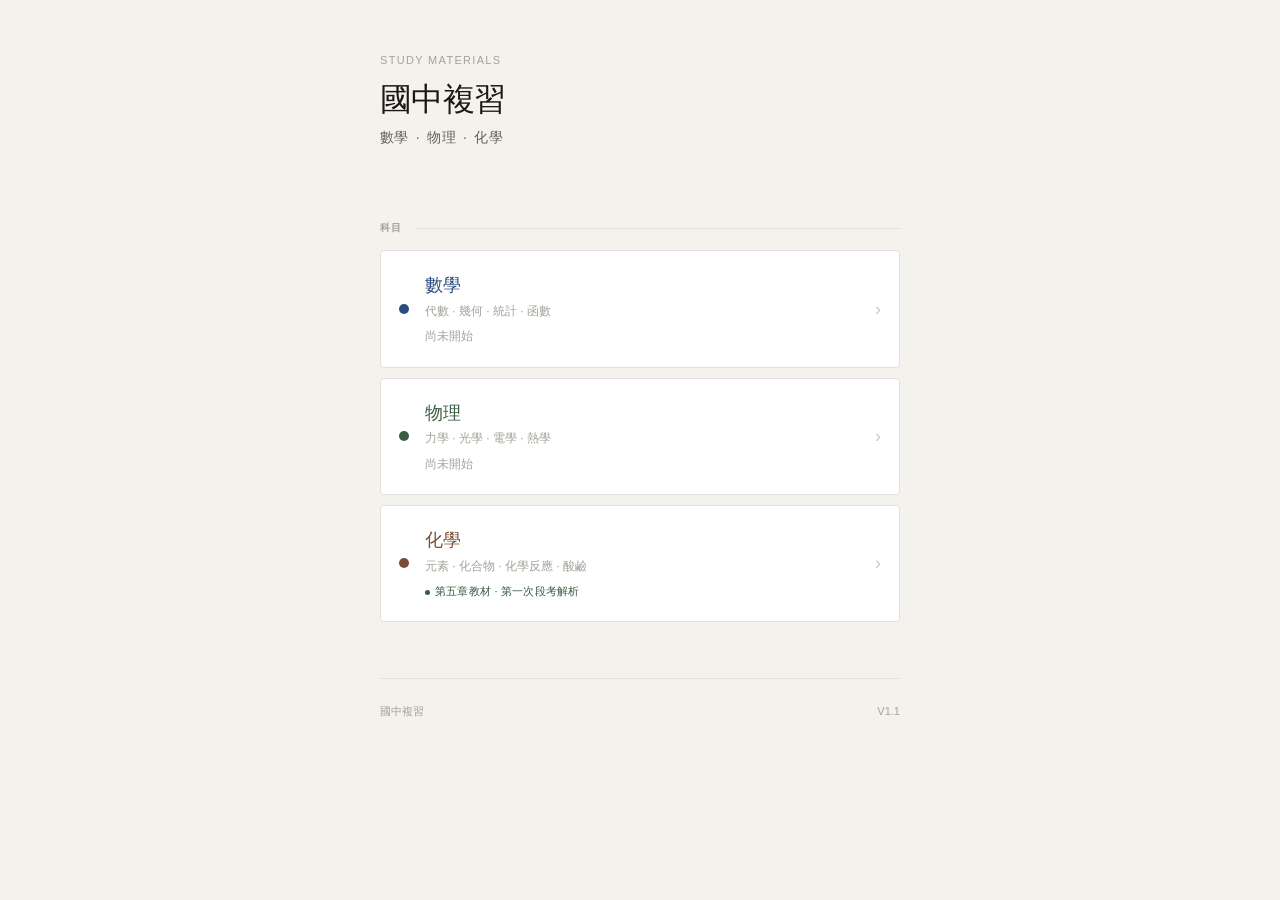
==== index.html @ 25b319e8 "V1.1" ====
<!DOCTYPE html>
<html lang="zh-TW">
<head>
<meta charset="UTF-8">
<meta name="viewport" content="width=device-width, initial-scale=1.0, viewport-fit=cover">
<meta name="theme-color" content="#F4F2ED">
<title>國中複習</title>
<link rel="stylesheet" href="css/main.css">
</head>
<body>
<div class="page">

  <!-- Hero -->
  <div class="hero">
    <div class="hero-label">Study Materials</div>
    <h1>國中複習</h1>
    <p class="hero-sub">數學 &thinsp;·&thinsp; 物理 &thinsp;·&thinsp; 化學</p>
  </div>

  <!-- Subjects -->
  <div class="section-head">
    <span class="section-head-label">科目</span>
    <div class="section-head-line"></div>
  </div>

  <div class="subject-list">

    <a href="math/" class="subject-card">
      <div class="subject-dot" style="background:var(--math);"></div>
      <div class="subject-body">
        <div class="subject-name" style="color:var(--math);">數學</div>
        <div class="subject-desc">代數 · 幾何 · 統計 · 函數</div>
        <div class="subject-status" style="color:var(--text-3);">尚未開始</div>
      </div>
      <div class="subject-arrow">›</div>
    </a>

    <a href="physics/" class="subject-card">
      <div class="subject-dot" style="background:var(--phys);"></div>
      <div class="subject-body">
        <div class="subject-name" style="color:var(--phys);">物理</div>
        <div class="subject-desc">力學 · 光學 · 電學 · 熱學</div>
        <div class="subject-status" style="color:var(--text-3);">尚未開始</div>
      </div>
      <div class="subject-arrow">›</div>
    </a>

    <a href="chemistry/" class="subject-card">
      <div class="subject-dot" style="background:var(--chem);"></div>
      <div class="subject-body">
        <div class="subject-name" style="color:var(--chem);">化學</div>
        <div class="subject-desc">元素 · 化合物 · 化學反應 · 酸鹼</div>
        <div class="subject-status">
          <span class="status s-done">
            <span class="status-dot"></span>
            第五章教材 · 第一次段考解析
          </span>
        </div>
      </div>
      <div class="subject-arrow">›</div>
    </a>

  </div>

  <!-- Footer -->
  <div class="page-footer">
    <span class="footer-left">國中複習</span>
    <span class="footer-right">V1.1</span>
  </div>

</div>
</body>
</html>
---- css/main.css ----
/* ─────────────────────────────────────────
   Nordic Design System  ·  V1.1
   Warm, minimal, typographically precise
───────────────────────────────────────── */

:root {
  /* ── Backgrounds ── */
  --bg:       #F4F2ED;   /* warm parchment */
  --surface:  #FFFFFF;
  --surface2: #F9F8F5;   /* slightly warm white for nested areas */

  /* ── Borders ── */
  --border:       #E3DFDA;
  --border-mid:   #CCCAB5; /* was --border-strong */
  --border-dark:  #B0ADA4;

  /* ── Typography ── */
  --text-1: #1A1916;   /* near-black */
  --text-2: #65635E;   /* secondary */
  --text-3: #A5A29C;   /* muted/placeholder */

  /* ── Subject accents (natural materials) ── */
  --math:        #2B4C7E;  /* slate blue (like deep sea) */
  --math-light:  #EAF0F8;
  --phys:        #3A5C42;  /* forest green */
  --phys-light:  #EBF2EC;
  --chem:        #7A4E36;  /* warm earth/terracotta */
  --chem-light:  #F5EDE8;

  /* ── Status ── */
  --done:     #3A5C42;
  --done-bg:  #EBF2EC;
  --wip:      #78600A;
  --wip-bg:   #F5EDDA;
  --todo:     #A5A29C;
  --todo-bg:  #EEECEA;

  /* ── Spacing & shape ── */
  --r:   4px;   /* card radius */
  --r-s: 2px;   /* small radius (badges, tags) */
}

/* ── Reset ── */
*, *::before, *::after { box-sizing: border-box; margin: 0; padding: 0; }
html { -webkit-text-size-adjust: 100%; }
body {
  font-family: -apple-system, BlinkMacSystemFont, "Helvetica Neue", "Segoe UI",
               "Hiragino Sans GB", "Noto Sans TC", sans-serif;
  background: var(--bg);
  color: var(--text-1);
  font-size: 15px;
  line-height: 1.6;
  min-height: 100vh;
}
a { text-decoration: none; color: inherit; }
button { cursor: pointer; font-family: inherit; border: none; background: none; }

/* ── Page container ── */
.page {
  max-width: 560px;
  margin: 0 auto;
  padding: 0 20px 56px;
}

/* ── Sticky top bar (back nav) ── */
.topbar {
  position: sticky; top: 0; z-index: 100;
  background: rgba(244, 242, 237, 0.94);
  backdrop-filter: blur(12px);
  -webkit-backdrop-filter: blur(12px);
  padding: 0 20px;
  margin: 0 -20px;
  display: flex;
  align-items: center;
  gap: 6px;
  height: 52px;
  border-bottom: 1px solid var(--border);
}
.topbar-back {
  display: flex; align-items: center; gap: 4px;
  font-size: 13px; color: var(--text-2);
  padding: 8px 0; min-height: 44px;
}
.topbar-back svg { width: 16px; height: 16px; flex-shrink: 0; }
.topbar-back:hover { color: var(--text-1); }
.topbar-sep { color: var(--border-mid); font-size: 14px; }
.topbar-title { font-size: 13px; font-weight: 500; color: var(--text-1); }

/* ── Site hero (landing) ── */
.hero {
  padding: 52px 0 40px;
}
.hero-label {
  font-size: 11px; font-weight: 500; letter-spacing: .12em;
  text-transform: uppercase; color: var(--text-3);
  margin-bottom: 10px;
}
.hero h1 {
  font-size: 32px; font-weight: 300; letter-spacing: -.02em;
  color: var(--text-1); line-height: 1.2; margin-bottom: 8px;
}
.hero-sub {
  font-size: 14px; color: var(--text-2); letter-spacing: .02em;
}

/* ── Page header (subject pages) ── */
.page-header { padding: 36px 0 28px; }
.page-header .ph-tag {
  font-size: 11px; font-weight: 500; text-transform: uppercase;
  letter-spacing: .1em; margin-bottom: 8px;
}
.page-header h1 {
  font-size: 28px; font-weight: 300; letter-spacing: -.015em;
  margin-bottom: 5px; line-height: 1.2;
}
.page-header .ph-sub { font-size: 13px; color: var(--text-2); }

/* ── Section divider ── */
.section-head {
  display: flex; align-items: center; gap: 12px;
  margin: 32px 0 14px;
}
.section-head-label {
  font-size: 10px; font-weight: 600; letter-spacing: .14em;
  text-transform: uppercase; color: var(--text-3);
  white-space: nowrap;
}
.section-head-line {
  flex: 1; height: 1px; background: var(--border);
}

/* ── Stats row ── */
.stats {
  display: grid; grid-template-columns: repeat(3, 1fr);
  gap: 1px; background: var(--border);
  border: 1px solid var(--border);
  border-radius: var(--r);
  overflow: hidden;
  margin-bottom: 28px;
}
.stat {
  background: var(--surface); padding: 14px 12px; text-align: center;
}
.stat-n {
  font-size: 22px; font-weight: 300; letter-spacing: -.02em;
  line-height: 1; margin-bottom: 4px;
}
.stat-l { font-size: 11px; color: var(--text-3); letter-spacing: .04em; }

/* ── Subject cards (landing) ── */
.subject-list { display: flex; flex-direction: column; gap: 10px; }
.subject-card {
  display: flex; align-items: center;
  background: var(--surface);
  border: 1px solid var(--border);
  border-radius: var(--r);
  padding: 20px 18px;
  gap: 16px;
  transition: border-color .15s;
  -webkit-tap-highlight-color: transparent;
}
.subject-card:hover  { border-color: var(--border-mid); }
.subject-card:active { background: var(--surface2); }

.subject-dot {
  width: 10px; height: 10px; border-radius: 50%; flex-shrink: 0;
}
.subject-body { flex: 1; min-width: 0; }
.subject-name {
  font-size: 18px; font-weight: 400; letter-spacing: -.01em;
  margin-bottom: 2px;
}
.subject-desc { font-size: 12px; color: var(--text-3); }
.subject-status { font-size: 12px; margin-top: 6px; }
.subject-arrow { font-size: 18px; color: var(--border-mid); flex-shrink: 0; }

/* ── Chapter / exam item cards ── */
.card-stack { display: flex; flex-direction: column; gap: 1px; }
.card-stack-wrap {
  border: 1px solid var(--border);
  border-radius: var(--r);
  overflow: hidden;
}
.item {
  display: flex; align-items: center; gap: 14px;
  background: var(--surface);
  padding: 16px 16px;
  min-height: 64px;
  border-top: 1px solid var(--border);
  -webkit-tap-highlight-color: transparent;
  transition: background .1s;
}
.item:first-child { border-top: none; }
.item-link:hover  { background: var(--surface2); }
.item-link:active { background: #EDEBE5; }
.item.disabled { opacity: .5; pointer-events: none; }

.item-num {
  font-size: 12px; font-weight: 500; color: var(--text-3);
  width: 22px; text-align: right; flex-shrink: 0;
}
.item-icon {
  width: 36px; height: 36px; border-radius: var(--r);
  display: flex; align-items: center; justify-content: center;
  font-size: 16px; flex-shrink: 0;
}
.item-body { flex: 1; min-width: 0; }
.item-title {
  font-size: 14px; font-weight: 500; line-height: 1.35;
  margin-bottom: 2px; color: var(--text-1);
}
.item-sub { font-size: 12px; color: var(--text-3); }
.item-right {
  display: flex; align-items: center; gap: 10px; flex-shrink: 0;
}
.item-arrow { font-size: 16px; color: var(--border-mid); }

/* ── Status labels ── */
.status {
  display: inline-flex; align-items: center; gap: 5px;
  font-size: 11px; font-weight: 500; letter-spacing: .02em;
}
.status-dot { width: 5px; height: 5px; border-radius: 50%; flex-shrink: 0; }
.s-done { color: var(--done); }
.s-done .status-dot { background: var(--done); }
.s-wip  { color: var(--wip); }
.s-wip  .status-dot { background: var(--wip); }
.s-todo { color: var(--text-3); }
.s-todo .status-dot { background: var(--text-3); }

/* ── Footer ── */
.page-footer {
  margin-top: 56px; padding-top: 24px;
  border-top: 1px solid var(--border);
  display: flex; justify-content: space-between; align-items: center;
  flex-wrap: wrap; gap: 6px;
}
.footer-left  { font-size: 11px; color: var(--text-3); }
.footer-right { font-size: 11px; color: var(--text-3); }
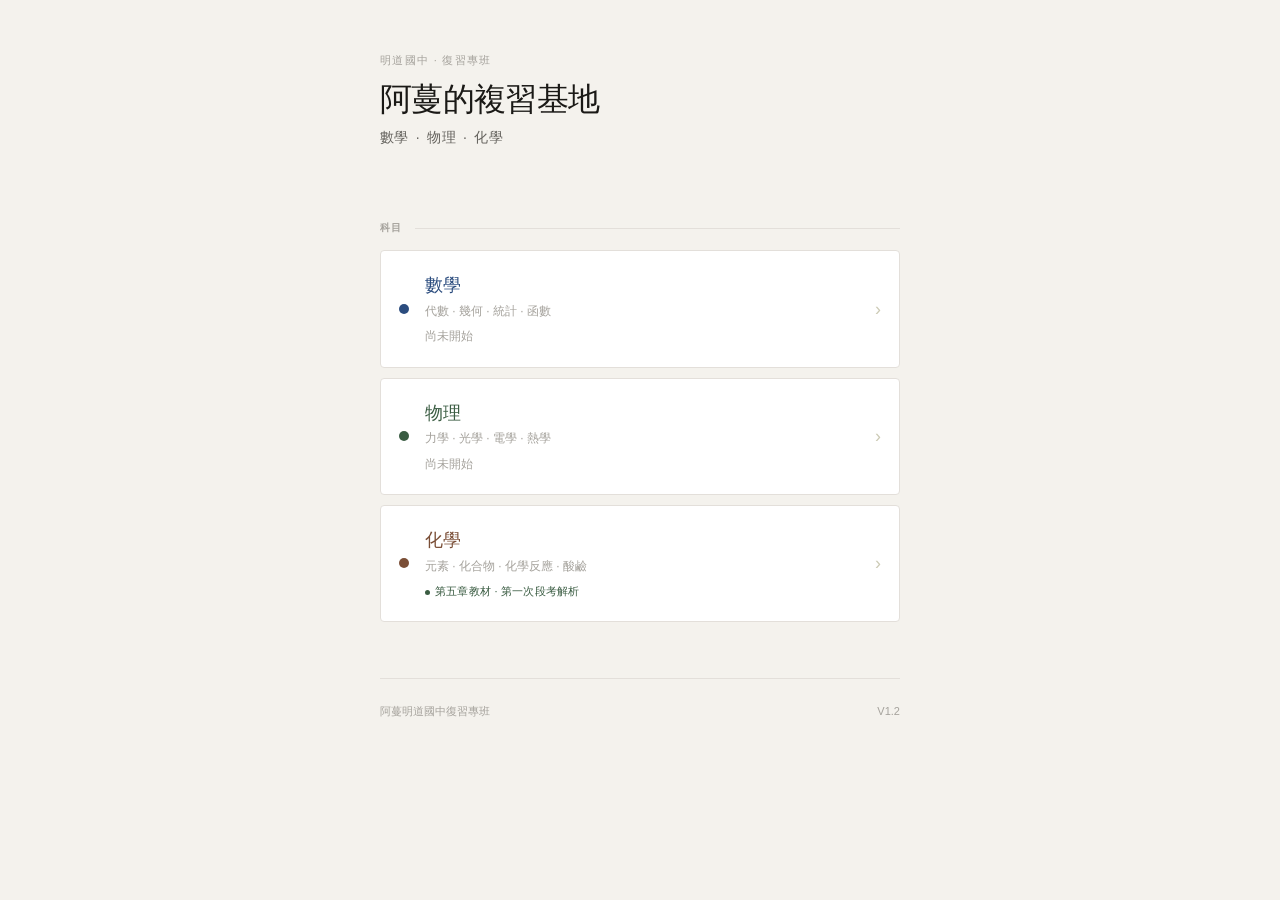
==== commit 4ab002cf: "V1.2" ====
--- a/index.html
+++ b/index.html
@@ -4,7 +4,7 @@
 <meta charset="UTF-8">
 <meta name="viewport" content="width=device-width, initial-scale=1.0, viewport-fit=cover">
 <meta name="theme-color" content="#F4F2ED">
-<title>國中複習</title>
+<title>阿蔓明道國中復習專班</title>
 <link rel="stylesheet" href="css/main.css">
 </head>
 <body>
@@ -12,8 +12,8 @@
 
   <!-- Hero -->
   <div class="hero">
-    <div class="hero-label">Study Materials</div>
-    <h1>國中複習</h1>
+    <div class="hero-label">明道國中 · 復習專班</div>
+    <h1>阿蔓的複習基地</h1>
     <p class="hero-sub">數學 &thinsp;·&thinsp; 物理 &thinsp;·&thinsp; 化學</p>
   </div>
 
@@ -64,8 +64,8 @@
 
   <!-- Footer -->
   <div class="page-footer">
-    <span class="footer-left">國中複習</span>
-    <span class="footer-right">V1.1</span>
+    <span class="footer-left">阿蔓明道國中復習專班</span>
+    <span class="footer-right">V1.2</span>
   </div>
 
 </div>
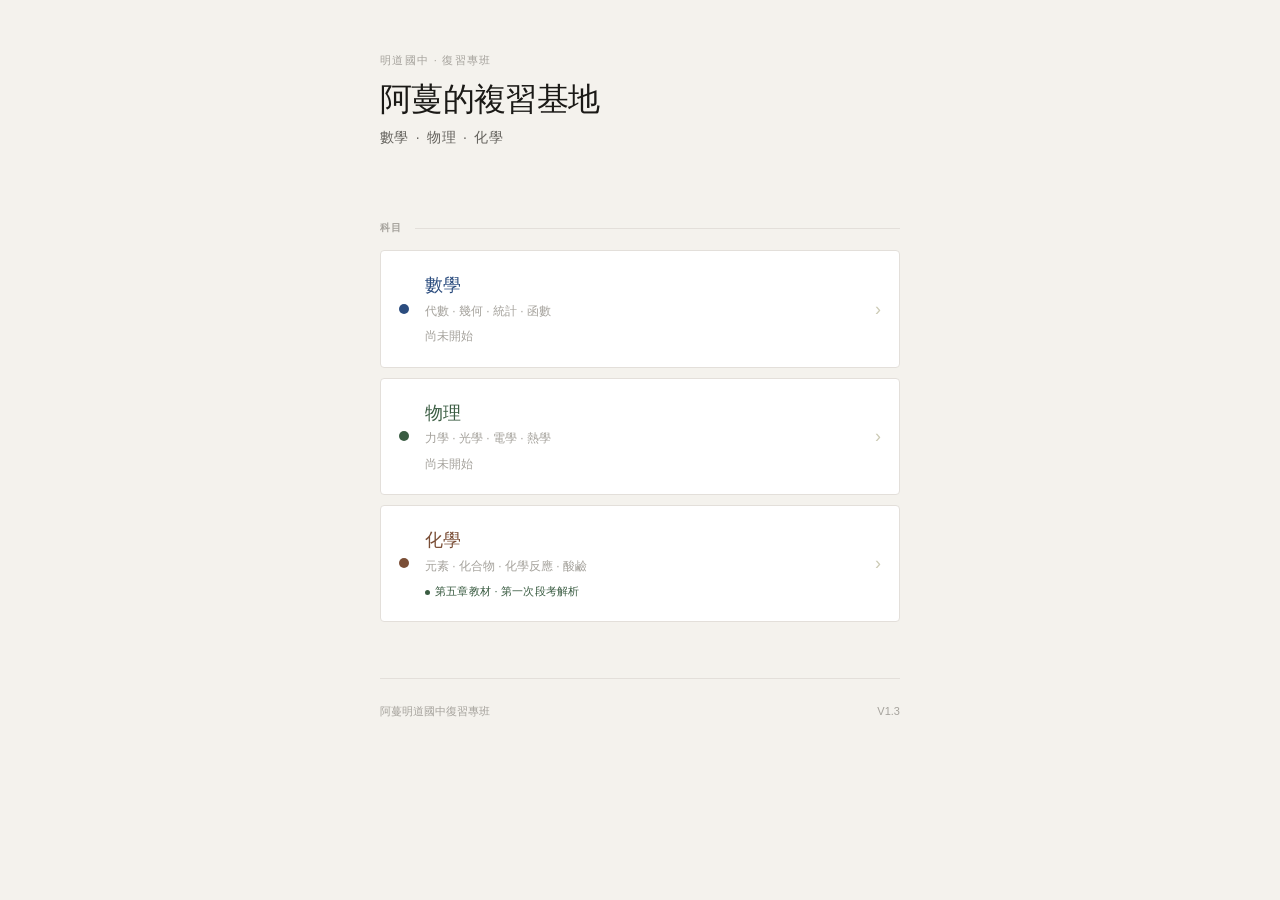
==== commit 4d5e2fe1: "V1.3" ====
--- a/index.html
+++ b/index.html
@@ -65,7 +65,7 @@
   <!-- Footer -->
   <div class="page-footer">
     <span class="footer-left">阿蔓明道國中復習專班</span>
-    <span class="footer-right">V1.2</span>
+    <span class="footer-right">V1.3</span>
   </div>
 
 </div>
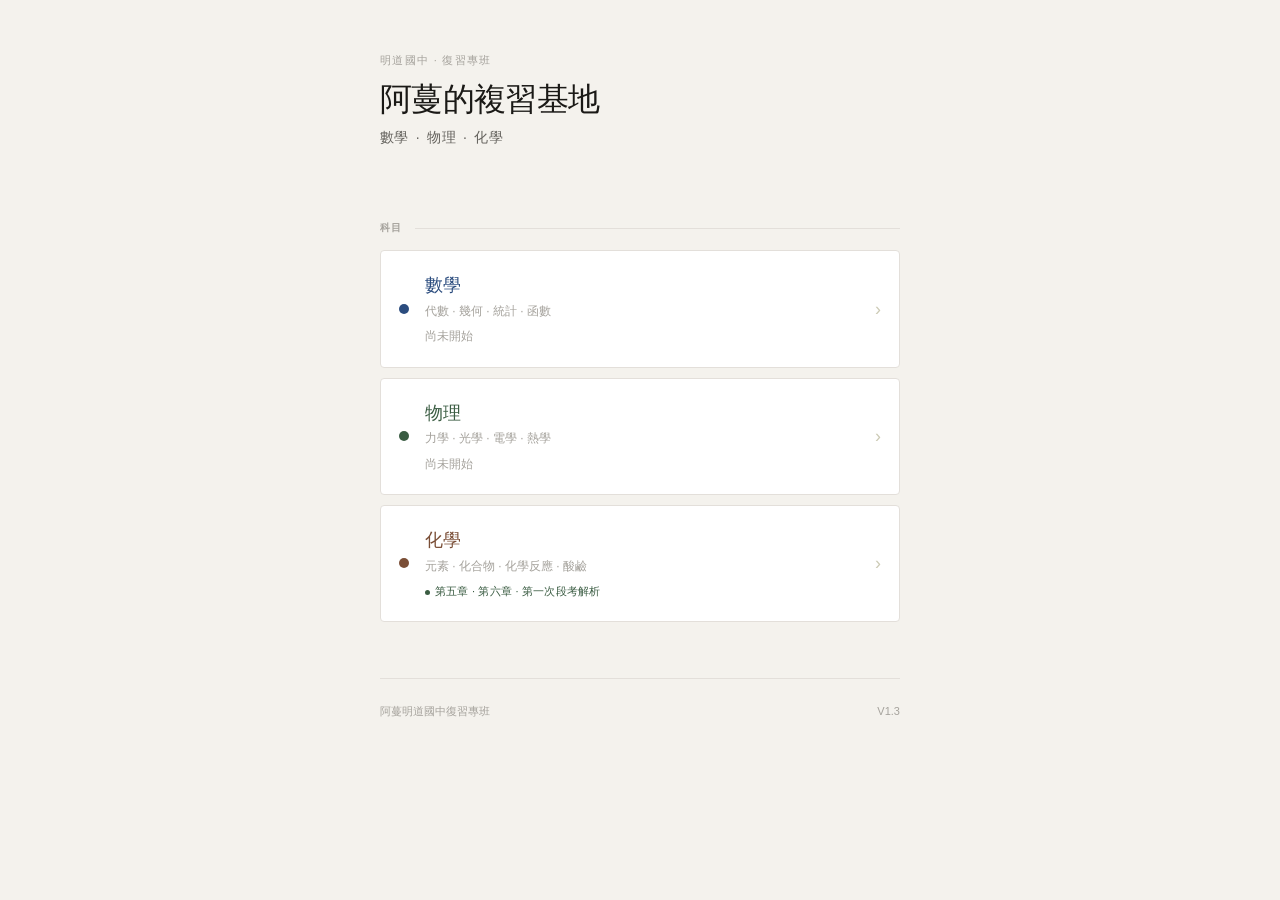
==== commit 3cf16d65: "V1.3 fix" ====
--- a/index.html
+++ b/index.html
@@ -53,7 +53,7 @@
         <div class="subject-status">
           <span class="status s-done">
             <span class="status-dot"></span>
-            第五章教材 · 第一次段考解析
+            第五章 · 第六章 · 第一次段考解析
           </span>
         </div>
       </div>
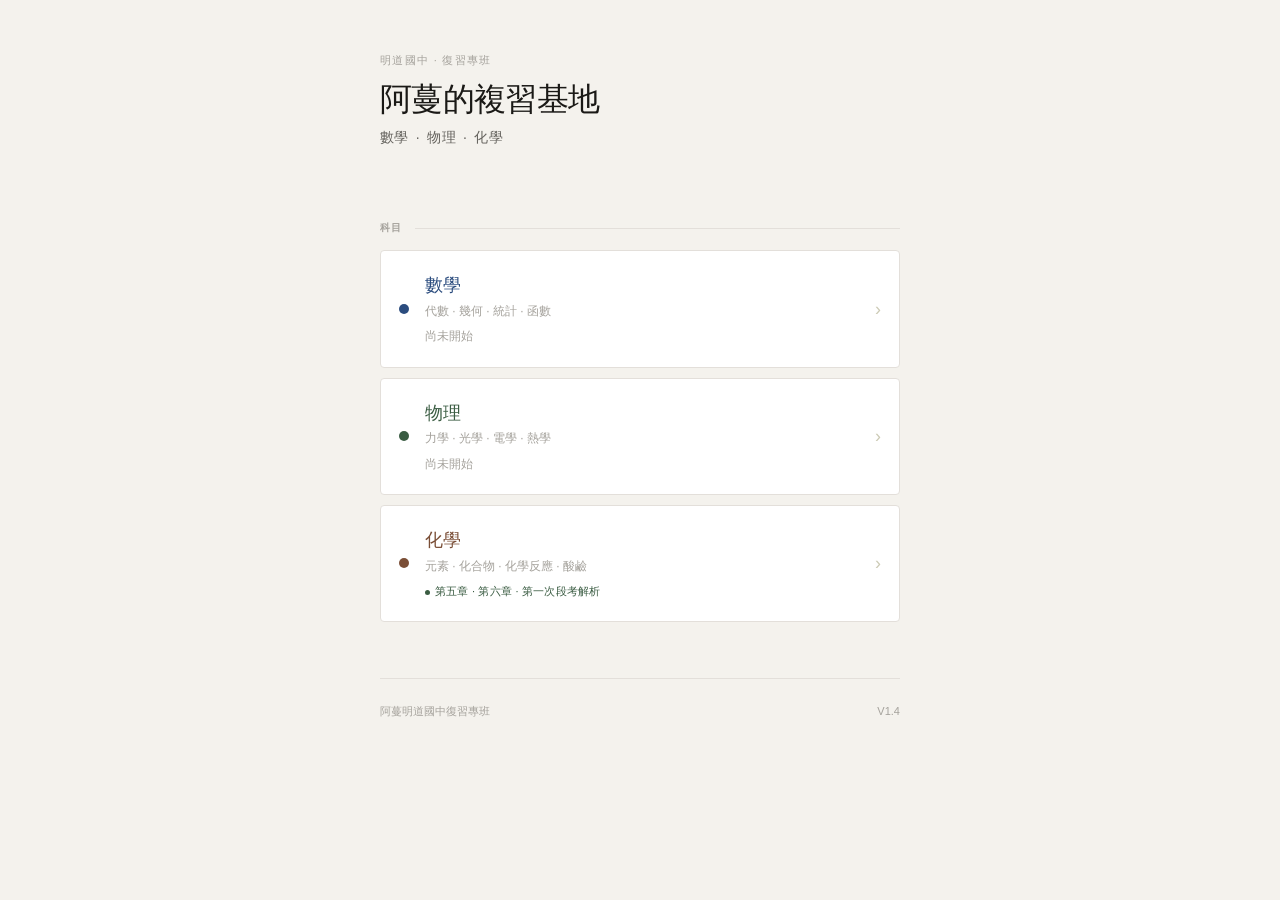
==== commit 7a4851c4: "V1.4" ====
--- a/index.html
+++ b/index.html
@@ -65,7 +65,7 @@
   <!-- Footer -->
   <div class="page-footer">
     <span class="footer-left">阿蔓明道國中復習專班</span>
-    <span class="footer-right">V1.3</span>
+    <span class="footer-right">V1.4</span>
   </div>
 
 </div>
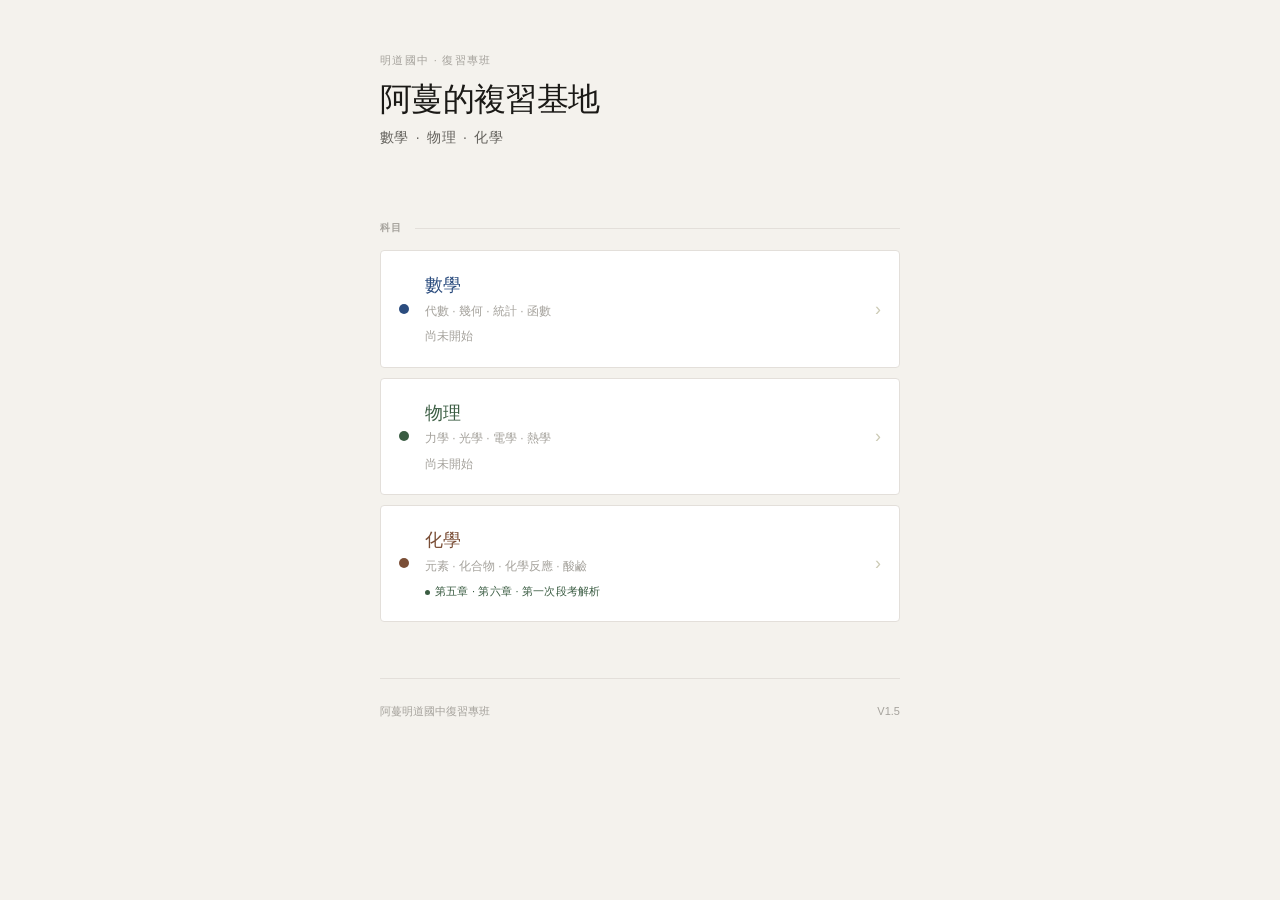
==== commit 9f616995: "V1.5" ====
--- a/index.html
+++ b/index.html
@@ -65,7 +65,7 @@
   <!-- Footer -->
   <div class="page-footer">
     <span class="footer-left">阿蔓明道國中復習專班</span>
-    <span class="footer-right">V1.4</span>
+    <span class="footer-right">V1.5</span>
   </div>
 
 </div>
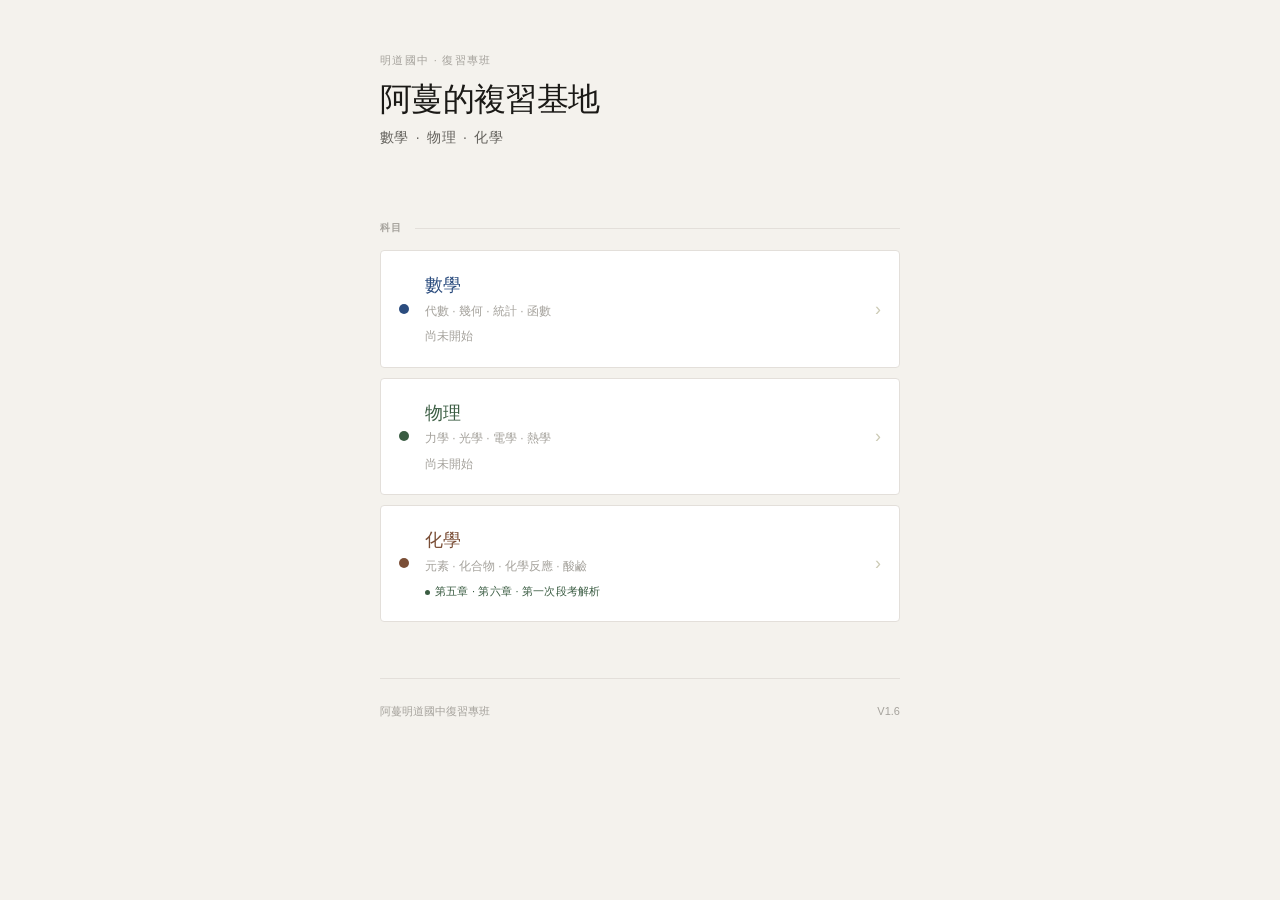
==== commit cde0e6c2: "V1.6" ====
--- a/index.html
+++ b/index.html
@@ -65,7 +65,7 @@
   <!-- Footer -->
   <div class="page-footer">
     <span class="footer-left">阿蔓明道國中復習專班</span>
-    <span class="footer-right">V1.5</span>
+    <span class="footer-right">V1.6</span>
   </div>
 
 </div>
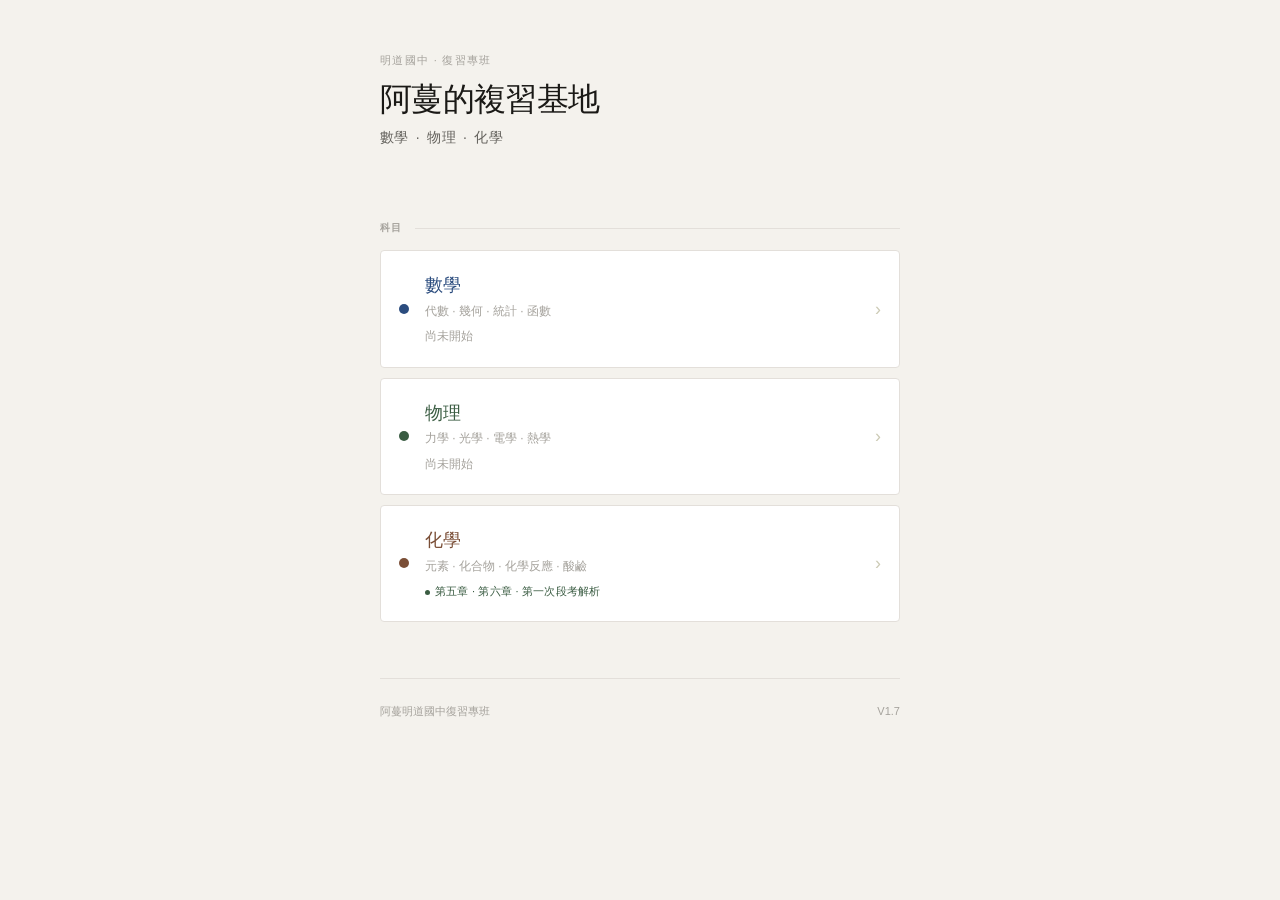
==== commit b77c1418: "V1.7" ====
--- a/index.html
+++ b/index.html
@@ -65,7 +65,7 @@
   <!-- Footer -->
   <div class="page-footer">
     <span class="footer-left">阿蔓明道國中復習專班</span>
-    <span class="footer-right">V1.6</span>
+    <span class="footer-right">V1.7</span>
   </div>
 
 </div>
